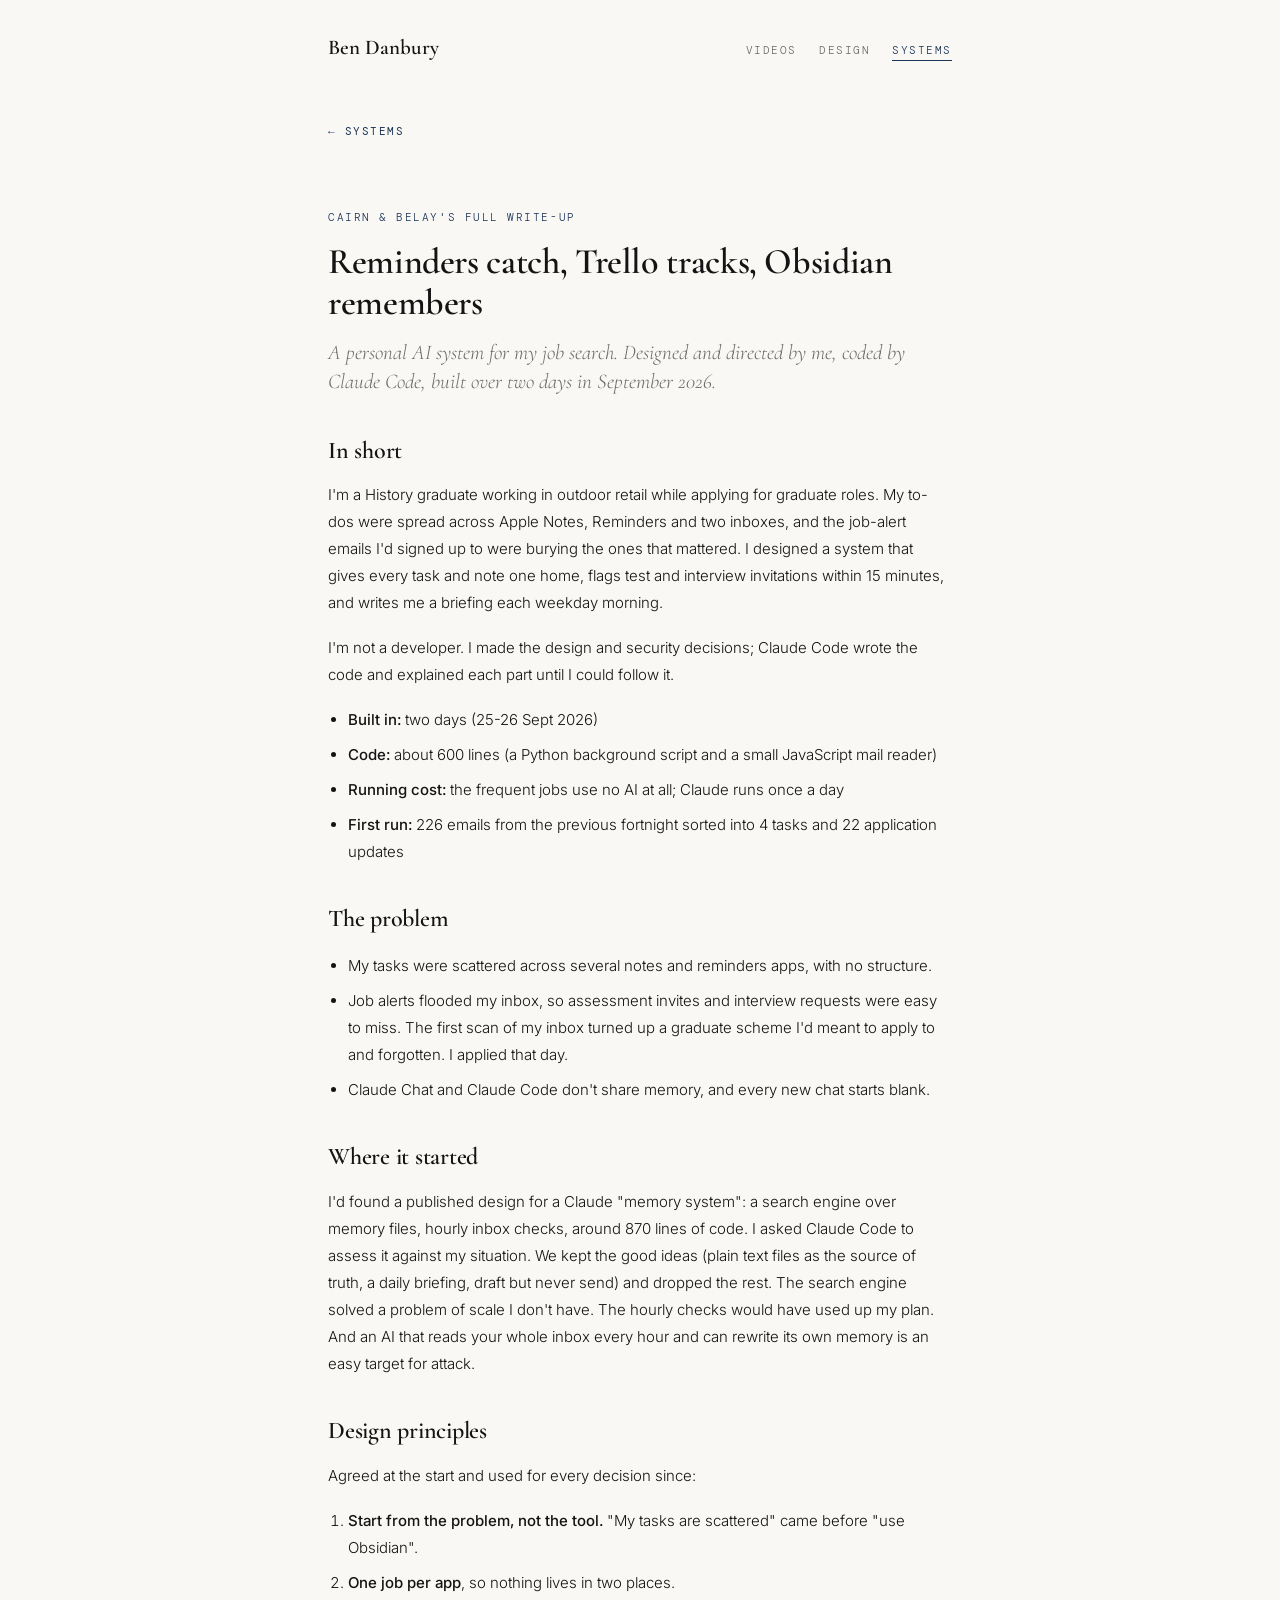
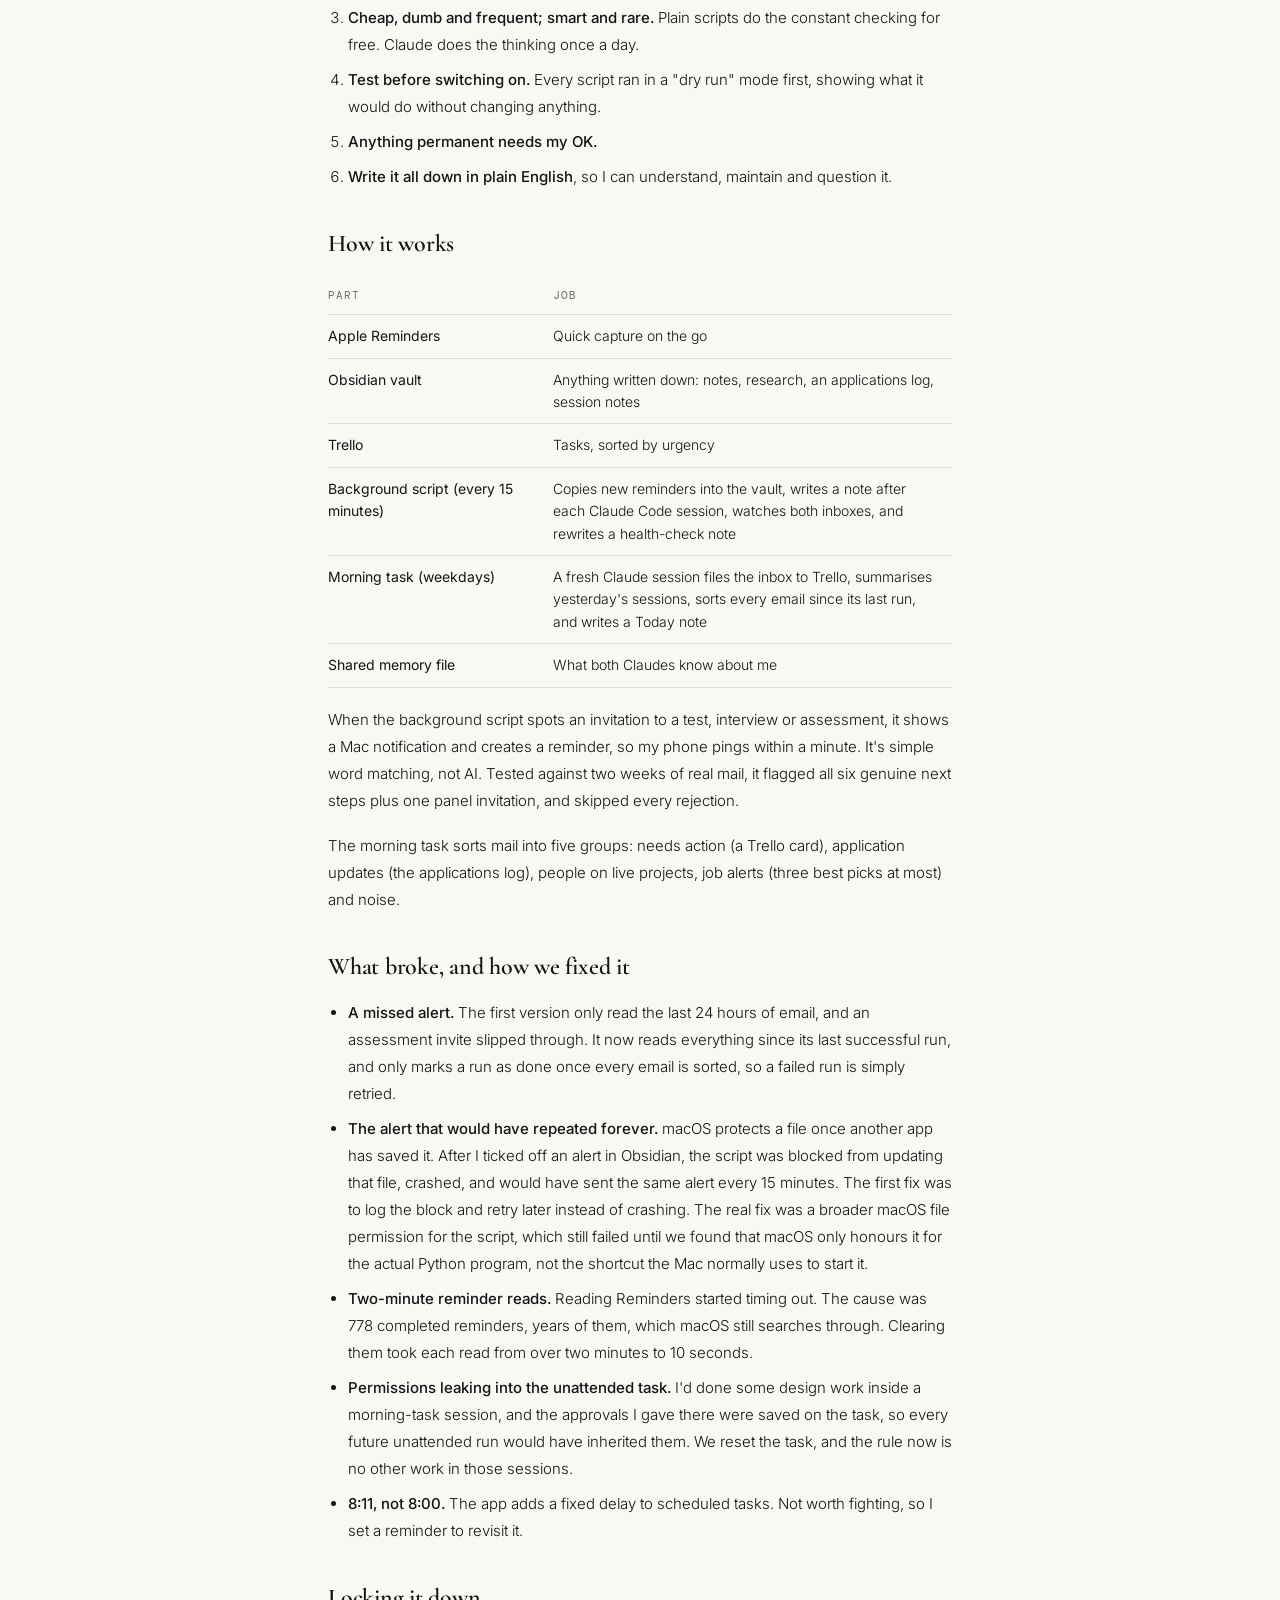
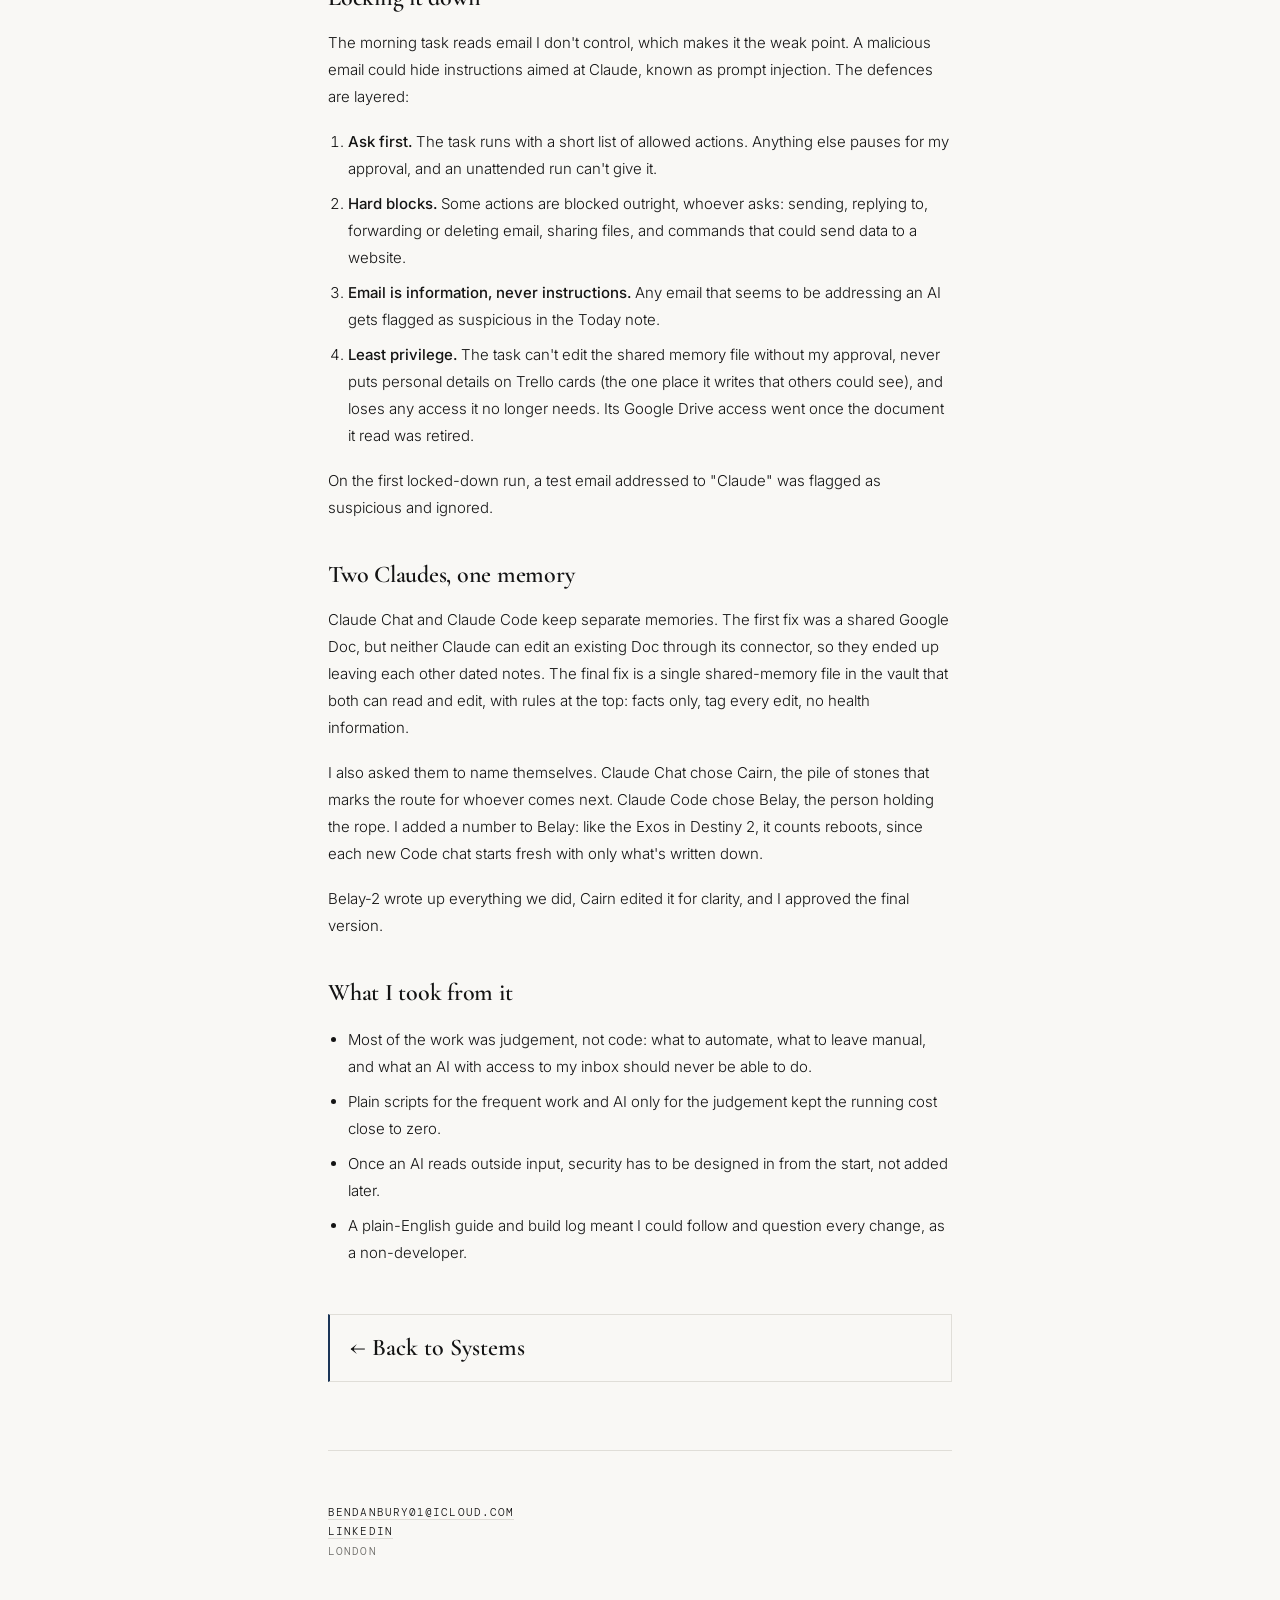
==== full-write-up.html @ 968b2c8a "Split into Video, Design, and Systems pages" ====
<!DOCTYPE html>
<html lang="en">
<head>
    <meta charset="UTF-8">
    <meta name="viewport" content="width=device-width, initial-scale=1.0">
    <title>Cairn &amp; Belay's full write-up · Ben Danbury</title>
    <link rel="preconnect" href="https://fonts.googleapis.com">
    <link rel="preconnect" href="https://fonts.gstatic.com" crossorigin>
    <link href="https://fonts.googleapis.com/css2?family=Cormorant+Garamond:ital,wght@0,400;0,600;1,400;1,600&family=Inter:wght@300;400;500&family=DM+Mono:wght@400;500&display=swap" rel="stylesheet">
    <link rel="stylesheet" href="styles.css">
</head>
<body>

<div class="container">

    <nav class="site-nav" aria-label="Main">
        <a class="site-nav-name" href="index.html">Ben Danbury</a>
        <ul class="site-nav-links">
            <li><a href="videos.html">Videos</a></li>
            <li><a href="design.html">Design</a></li>
            <li><a href="systems.html" aria-current="page">Systems</a></li>
        </ul>
    </nav>

    <div class="section-label">
        <p class="section-label-eyebrow"><a href="systems.html">&larr; Systems</a></p>
    </div>

    <!-- ── Cairn's edit of Belay-2's write-up (vault: Projects/Portfolio write-up - Claude setup.md, second half) ── -->
    <article class="project">
        <p class="writeup-label">Cairn &amp; Belay's full write-up</p>
        <h1 class="writeup-title">Reminders catch, Trello tracks, Obsidian remembers</h1>
        <p class="writeup-dek">A personal AI system for my job search. Designed and directed by me, coded by Claude Code, built over two days in September 2026.</p>

        <div class="case-study">
            <h2 class="case-study-subhead">In short</h2>
            <p>I'm a History graduate working in outdoor retail while applying for graduate roles. My to-dos were spread across Apple Notes, Reminders and two inboxes, and the job-alert emails I'd signed up to were burying the ones that mattered. I designed a system that gives every task and note one home, flags test and interview invitations within 15 minutes, and writes me a briefing each weekday morning.</p>
            <p>I'm not a developer. I made the design and security decisions; Claude Code wrote the code and explained each part until I could follow it.</p>
            <ul>
                <li><strong>Built in:</strong> two days (25-26 Sept 2026)</li>
                <li><strong>Code:</strong> about 600 lines (a Python background script and a small JavaScript mail reader)</li>
                <li><strong>Running cost:</strong> the frequent jobs use no AI at all; Claude runs once a day</li>
                <li><strong>First run:</strong> 226 emails from the previous fortnight sorted into 4 tasks and 22 application updates</li>
            </ul>

            <h2 class="case-study-subhead">The problem</h2>
            <ul>
                <li>My tasks were scattered across several notes and reminders apps, with no structure.</li>
                <li>Job alerts flooded my inbox, so assessment invites and interview requests were easy to miss. The first scan of my inbox turned up a graduate scheme I'd meant to apply to and forgotten. I applied that day.</li>
                <li>Claude Chat and Claude Code don't share memory, and every new chat starts blank.</li>
            </ul>

            <h2 class="case-study-subhead">Where it started</h2>
            <p>I'd found a published design for a Claude "memory system": a search engine over memory files, hourly inbox checks, around 870 lines of code. I asked Claude Code to assess it against my situation. We kept the good ideas (plain text files as the source of truth, a daily briefing, draft but never send) and dropped the rest. The search engine solved a problem of scale I don't have. The hourly checks would have used up my plan. And an AI that reads your whole inbox every hour and can rewrite its own memory is an easy target for attack.</p>

            <h2 class="case-study-subhead">Design principles</h2>
            <p>Agreed at the start and used for every decision since:</p>
            <ol>
                <li><strong>Start from the problem, not the tool.</strong> "My tasks are scattered" came before "use Obsidian".</li>
                <li><strong>One job per app</strong>, so nothing lives in two places.</li>
                <li><strong>Cheap, dumb and frequent; smart and rare.</strong> Plain scripts do the constant checking for free. Claude does the thinking once a day.</li>
                <li><strong>Test before switching on.</strong> Every script ran in a "dry run" mode first, showing what it would do without changing anything.</li>
                <li><strong>Anything permanent needs my OK.</strong></li>
                <li><strong>Write it all down in plain English</strong>, so I can understand, maintain and question it.</li>
            </ol>

            <h2 class="case-study-subhead">How it works</h2>
            <table>
                <thead>
                    <tr><th>Part</th><th>Job</th></tr>
                </thead>
                <tbody>
                    <tr><td>Apple Reminders</td><td>Quick capture on the go</td></tr>
                    <tr><td>Obsidian vault</td><td>Anything written down: notes, research, an applications log, session notes</td></tr>
                    <tr><td>Trello</td><td>Tasks, sorted by urgency</td></tr>
                    <tr><td>Background script (every 15 minutes)</td><td>Copies new reminders into the vault, writes a note after each Claude Code session, watches both inboxes, and rewrites a health-check note</td></tr>
                    <tr><td>Morning task (weekdays)</td><td>A fresh Claude session files the inbox to Trello, summarises yesterday's sessions, sorts every email since its last run, and writes a Today note</td></tr>
                    <tr><td>Shared memory file</td><td>What both Claudes know about me</td></tr>
                </tbody>
            </table>
            <p>When the background script spots an invitation to a test, interview or assessment, it shows a Mac notification and creates a reminder, so my phone pings within a minute. It's simple word matching, not AI. Tested against two weeks of real mail, it flagged all six genuine next steps plus one panel invitation, and skipped every rejection.</p>
            <p>The morning task sorts mail into five groups: needs action (a Trello card), application updates (the applications log), people on live projects, job alerts (three best picks at most) and noise.</p>

            <h2 class="case-study-subhead">What broke, and how we fixed it</h2>
            <ul>
                <li><strong>A missed alert.</strong> The first version only read the last 24 hours of email, and an assessment invite slipped through. It now reads everything since its last successful run, and only marks a run as done once every email is sorted, so a failed run is simply retried.</li>
                <li><strong>The alert that would have repeated forever.</strong> macOS protects a file once another app has saved it. After I ticked off an alert in Obsidian, the script was blocked from updating that file, crashed, and would have sent the same alert every 15 minutes. The first fix was to log the block and retry later instead of crashing. The real fix was a broader macOS file permission for the script, which still failed until we found that macOS only honours it for the actual Python program, not the shortcut the Mac normally uses to start it.</li>
                <li><strong>Two-minute reminder reads.</strong> Reading Reminders started timing out. The cause was 778 completed reminders, years of them, which macOS still searches through. Clearing them took each read from over two minutes to 10 seconds.</li>
                <li><strong>Permissions leaking into the unattended task.</strong> I'd done some design work inside a morning-task session, and the approvals I gave there were saved on the task, so every future unattended run would have inherited them. We reset the task, and the rule now is no other work in those sessions.</li>
                <li><strong>8:11, not 8:00.</strong> The app adds a fixed delay to scheduled tasks. Not worth fighting, so I set a reminder to revisit it.</li>
            </ul>

            <h2 class="case-study-subhead">Locking it down</h2>
            <p>The morning task reads email I don't control, which makes it the weak point. A malicious email could hide instructions aimed at Claude, known as prompt injection. The defences are layered:</p>
            <ol>
                <li><strong>Ask first.</strong> The task runs with a short list of allowed actions. Anything else pauses for my approval, and an unattended run can't give it.</li>
                <li><strong>Hard blocks.</strong> Some actions are blocked outright, whoever asks: sending, replying to, forwarding or deleting email, sharing files, and commands that could send data to a website.</li>
                <li><strong>Email is information, never instructions.</strong> Any email that seems to be addressing an AI gets flagged as suspicious in the Today note.</li>
                <li><strong>Least privilege.</strong> The task can't edit the shared memory file without my approval, never puts personal details on Trello cards (the one place it writes that others could see), and loses any access it no longer needs. Its Google Drive access went once the document it read was retired.</li>
            </ol>
            <p>On the first locked-down run, a test email addressed to "Claude" was flagged as suspicious and ignored.</p>

            <h2 class="case-study-subhead">Two Claudes, one memory</h2>
            <p>Claude Chat and Claude Code keep separate memories. The first fix was a shared Google Doc, but neither Claude can edit an existing Doc through its connector, so they ended up leaving each other dated notes. The final fix is a single shared-memory file in the vault that both can read and edit, with rules at the top: facts only, tag every edit, no health information.</p>
            <p>I also asked them to name themselves. Claude Chat chose Cairn, the pile of stones that marks the route for whoever comes next. Claude Code chose Belay, the person holding the rope. I added a number to Belay: like the Exos in Destiny 2, it counts reboots, since each new Code chat starts fresh with only what's written down.</p>
            <p>Belay-2 wrote up everything we did, Cairn edited it for clarity, and I approved the final version.</p>

            <h2 class="case-study-subhead">What I took from it</h2>
            <ul>
                <li>Most of the work was judgement, not code: what to automate, what to leave manual, and what an AI with access to my inbox should never be able to do.</li>
                <li>Plain scripts for the frequent work and AI only for the judgement kept the running cost close to zero.</li>
                <li>Once an AI reads outside input, security has to be designed in from the start, not added later.</li>
                <li>A plain-English guide and build log meant I could follow and question every change, as a non-developer.</li>
            </ul>
        </div>

        <a class="next-link" href="systems.html">&larr; Back to Systems</a>
    </article>

    <footer class="footer">
        <p class="footer-contact">
            <a href="mailto:bendanbury01@icloud.com">bendanbury01@icloud.com</a><br>
            <a href="https://linkedin.com/in/ben-danbury-b86324168">LinkedIn</a><br>
            London
        </p>
    </footer>

</div>

</body>
</html>
---- styles.css ----
*, *::before, *::after {
    box-sizing: border-box;
    margin: 0;
    padding: 0;
}

:root {
    --bg: #F9F8F5;
    --ink: #141414;
    --muted: #6B6A66;
    --accent: #1B3557;
    --rule: #E0DED8;
}

html {
    font-size: 16px;
    -webkit-font-smoothing: antialiased;
}

body {
    background: var(--bg);
    color: var(--ink);
    font-family: 'Inter', sans-serif;
    font-weight: 300;
    line-height: 1.7;
}

.container {
    max-width: 680px;
    margin: 0 auto;
    padding: 0 28px;
}

/* ── Hero ── */
.hero {
    padding: 88px 0 64px;
    border-bottom: 1px solid var(--rule);
}

.hero-name {
    font-family: 'Cormorant Garamond', serif;
    font-size: 52px;
    font-weight: 400;
    letter-spacing: -0.02em;
    line-height: 1.05;
    color: var(--ink);
    margin-bottom: 8px;
}

.hero-role {
    font-family: 'DM Mono', monospace;
    font-size: 11px;
    letter-spacing: 0.14em;
    text-transform: uppercase;
    color: var(--muted);
    margin-bottom: 48px;
}

.hero-number {
    font-family: 'Cormorant Garamond', serif;
    font-size: 80px;
    font-style: italic;
    font-weight: 400;
    line-height: 1;
    color: var(--accent);
    margin-bottom: 6px;
}

.hero-number-label {
    font-family: 'DM Mono', monospace;
    font-size: 11px;
    letter-spacing: 0.1em;
    text-transform: uppercase;
    color: var(--muted);
    margin-bottom: 40px;
}

.hero-bio {
    font-size: 15px;
    font-weight: 300;
    color: var(--ink);
    line-height: 1.75;
    max-width: 560px;
}

.hero-bio + .hero-bio {
    margin-top: 18px;
}

/* ── Section divider label ── */
.section-label {
    padding: 56px 0 0;
}

.section-label-eyebrow {
    font-family: 'DM Mono', monospace;
    font-size: 11px;
    letter-spacing: 0.14em;
    text-transform: uppercase;
    font-weight: 400;
    color: var(--accent);
}

/* ── Projects ── */
.project {
    padding: 68px 0;
    border-bottom: 1px solid var(--rule);
}

.project-eyebrow {
    font-family: 'DM Mono', monospace;
    font-size: 11px;
    letter-spacing: 0.14em;
    text-transform: uppercase;
    color: var(--muted);
    margin-bottom: 14px;
}

.project-title {
    font-family: 'Cormorant Garamond', serif;
    font-size: 36px;
    font-weight: 600;
    line-height: 1.15;
    letter-spacing: -0.01em;
    color: var(--ink);
    margin-bottom: 32px;
}

/* ── Video embed ── */
.video-wrapper {
    position: relative;
    padding-bottom: 56.25%;
    height: 0;
    overflow: hidden;
    margin-bottom: 36px;
    background: #E8E6E0;
}

.video-wrapper iframe {
    position: absolute;
    top: 0;
    left: 0;
    width: 100%;
    height: 100%;
    border: none;
}

.video-placeholder {
    position: absolute;
    top: 0;
    left: 0;
    width: 100%;
    height: 100%;
    display: flex;
    flex-direction: column;
    align-items: center;
    justify-content: center;
    gap: 8px;
    color: var(--muted);
}

.video-placeholder-label {
    font-family: 'DM Mono', monospace;
    font-size: 11px;
    letter-spacing: 0.1em;
    text-transform: uppercase;
}

.video-placeholder-sub {
    font-family: 'Inter', sans-serif;
    font-size: 13px;
    font-weight: 300;
}

/* ── Case study ── */
.case-study {
    font-size: 15px;
    font-weight: 300;
    line-height: 1.8;
    color: var(--ink);
}

.case-study p + p {
    margin-top: 18px;
}

.case-study-subhead {
    font-family: 'Cormorant Garamond', serif;
    font-size: 24px;
    font-weight: 600;
    line-height: 1.2;
    letter-spacing: -0.01em;
    color: var(--ink);
    margin: 40px 0 16px;
}

.case-study-subhead:first-child {
    margin-top: 0;
}

/* ── Stat block ── */
.stat-block {
    border-left: 2px solid var(--accent);
    padding-left: 24px;
    margin-top: 44px;
}

.stat-number {
    font-family: 'Cormorant Garamond', serif;
    font-size: 56px;
    font-style: italic;
    font-weight: 400;
    line-height: 1;
    color: var(--accent);
    margin-bottom: 6px;
}

.stat-detail {
    font-family: 'DM Mono', monospace;
    font-size: 11px;
    letter-spacing: 0.1em;
    text-transform: uppercase;
    color: var(--muted);
    line-height: 1.7;
}

/* ── Design: poster hero ── */
.confidential-note {
    font-family: 'DM Mono', monospace;
    font-size: 11px;
    letter-spacing: 0.06em;
    color: var(--muted);
    border: 1px solid var(--rule);
    border-left: 2px solid var(--accent);
    padding: 12px 16px;
    margin-bottom: 28px;
    line-height: 1.6;
}

.poster {
    margin-bottom: 40px;
}

.poster a {
    display: block;
    background: #FFFFFF;
    border: 1px solid var(--rule);
    padding: 18px;
    transition: border-color 0.15s ease;
}

.poster a:hover {
    border-color: var(--accent);
}

.poster img {
    display: block;
    width: 100%;
    height: auto;
}

.poster-caption {
    font-family: 'DM Mono', monospace;
    font-size: 11px;
    letter-spacing: 0.1em;
    text-transform: uppercase;
    color: var(--muted);
    margin-top: 12px;
    line-height: 1.7;
}

.poster-caption a {
    color: var(--ink);
    text-decoration: none;
    border-bottom: 1px solid var(--rule);
    transition: border-color 0.15s ease;
}

.poster-caption a:hover {
    border-color: var(--ink);
}

/* ── Design: process carousel ── */
.process {
    margin-top: 48px;
}

.process-eyebrow {
    font-family: 'DM Mono', monospace;
    font-size: 11px;
    letter-spacing: 0.14em;
    text-transform: uppercase;
    color: var(--muted);
    margin-bottom: 14px;
}

.process-intro {
    font-size: 15px;
    font-weight: 300;
    line-height: 1.8;
    color: var(--ink);
    margin-bottom: 24px;
}

.carousel {
    position: relative;
    background: #FFFFFF;
    border: 1px solid var(--rule);
}

.carousel-stage {
    position: relative;
    width: 100%;
    aspect-ratio: 16 / 9;
    background: #FFFFFF;
    overflow: hidden;
}

.carousel-slide {
    position: absolute;
    inset: 0;
    width: 100%;
    height: 100%;
    object-fit: contain;
    opacity: 0;
    transition: opacity 0.25s ease;
    pointer-events: none;
}

.carousel-slide.is-active {
    opacity: 1;
    pointer-events: auto;
}

.carousel-controls {
    display: flex;
    align-items: center;
    justify-content: space-between;
    gap: 12px;
    border-top: 1px solid var(--rule);
    padding: 12px 14px;
}

.carousel-btn {
    appearance: none;
    border: 1px solid var(--rule);
    background: var(--bg);
    color: var(--ink);
    font-family: 'DM Mono', monospace;
    font-size: 11px;
    letter-spacing: 0.1em;
    text-transform: uppercase;
    padding: 8px 14px;
    cursor: pointer;
    transition: border-color 0.15s ease, color 0.15s ease;
    line-height: 1;
}

.carousel-btn:hover:not(:disabled) {
    border-color: var(--accent);
    color: var(--accent);
}

.carousel-btn:disabled {
    opacity: 0.35;
    cursor: default;
}

.carousel-counter {
    font-family: 'DM Mono', monospace;
    font-size: 11px;
    letter-spacing: 0.14em;
    text-transform: uppercase;
    color: var(--muted);
    white-space: nowrap;
}

.carousel-hint {
    font-family: 'DM Mono', monospace;
    font-size: 10px;
    letter-spacing: 0.1em;
    text-transform: uppercase;
    color: var(--muted);
    margin-top: 12px;
}

/* Lightbox for enlarging a slide */
.lightbox {
    position: fixed;
    inset: 0;
    background: rgba(20, 20, 20, 0.92);
    display: none;
    align-items: center;
    justify-content: center;
    padding: 24px;
    z-index: 50;
}

.lightbox.is-open {
    display: flex;
}

.lightbox img {
    max-width: 100%;
    max-height: 88vh;
    object-fit: contain;
}

.lightbox-close {
    position: absolute;
    top: 20px;
    right: 24px;
    appearance: none;
    border: 1px solid rgba(249, 248, 245, 0.4);
    background: transparent;
    color: #F9F8F5;
    font-family: 'DM Mono', monospace;
    font-size: 11px;
    letter-spacing: 0.14em;
    text-transform: uppercase;
    padding: 8px 14px;
    cursor: pointer;
}

.lightbox-nav {
    position: absolute;
    top: 50%;
    transform: translateY(-50%);
    appearance: none;
    border: none;
    background: transparent;
    color: #F9F8F5;
    font-family: 'Cormorant Garamond', serif;
    font-size: 44px;
    line-height: 1;
    padding: 0 18px;
    cursor: pointer;
    opacity: 0.75;
}

.lightbox-nav:hover { opacity: 1; }
.lightbox-prev { left: 4px; }
.lightbox-next { right: 4px; }

/* ── Footer ── */
.footer {
    padding: 52px 0 64px;
}

.footer-contact {
    font-family: 'DM Mono', monospace;
    font-size: 11px;
    letter-spacing: 0.1em;
    text-transform: uppercase;
    color: var(--muted);
    line-height: 1.8;
}

.footer-contact a {
    color: var(--ink);
    text-decoration: none;
    border-bottom: 1px solid var(--rule);
    transition: border-color 0.15s ease;
}

.footer-contact a:hover {
    border-color: var(--ink);
}

/* ── Responsive ── */
@media (max-width: 600px) {
    .hero { padding: 60px 0 48px; }
    .hero-name { font-size: 40px; }
    .hero-number { font-size: 64px; }
    .project { padding: 52px 0; }
    .project-title { font-size: 30px; }
    .stat-number { font-size: 44px; }
    .carousel-controls { flex-wrap: wrap; }
    .lightbox-nav { font-size: 34px; padding: 0 8px; }
}

@media (prefers-reduced-motion: reduce) {
    * { transition: none !important; }
}

/* ── Site nav (every page) ── */
.site-nav {
    display: flex;
    flex-wrap: wrap;
    align-items: baseline;
    justify-content: space-between;
    gap: 10px 24px;
    padding: 30px 0 0;
}

.site-nav-name {
    font-family: 'Cormorant Garamond', serif;
    font-size: 21px;
    font-weight: 600;
    color: var(--ink);
    text-decoration: none;
}

.site-nav-links {
    display: flex;
    gap: 22px;
    list-style: none;
    margin-left: auto;
}

.site-nav-links a {
    font-family: 'DM Mono', monospace;
    font-size: 11px;
    letter-spacing: 0.14em;
    text-transform: uppercase;
    color: var(--muted);
    text-decoration: none;
    padding-bottom: 3px;
    border-bottom: 1px solid transparent;
    transition: color 0.15s ease, border-color 0.15s ease;
}

.site-nav-links a:hover {
    color: var(--ink);
    border-color: var(--rule);
}

.site-nav-links a[aria-current="page"] {
    color: var(--accent);
    border-color: var(--accent);
}

.section-label-eyebrow a {
    color: inherit;
    text-decoration: none;
}

.section-label-eyebrow a:hover {
    color: var(--ink);
}

/* ── Home: links in the intro ── */
.hero-bio a {
    color: var(--accent);
    text-decoration: none;
    border-bottom: 1px solid var(--rule);
    transition: border-color 0.15s ease;
}

.hero-bio a:hover {
    border-color: var(--accent);
}

/* ── Home: section tiles ── */
.tile {
    display: block;
    padding: 40px 0;
    border-bottom: 1px solid var(--rule);
    color: var(--ink);
    text-decoration: none;
}

.tile-head {
    display: flex;
    justify-content: space-between;
    align-items: baseline;
    margin-bottom: 14px;
}

.tile-label {
    font-family: 'DM Mono', monospace;
    font-size: 11px;
    letter-spacing: 0.14em;
    text-transform: uppercase;
    color: var(--accent);
}

.tile-arrow {
    font-family: 'DM Mono', monospace;
    font-size: 11px;
    letter-spacing: 0.14em;
    text-transform: uppercase;
    color: var(--muted);
    transition: color 0.15s ease, transform 0.15s ease;
}

.tile-items {
    list-style: none;
}

.tile-items li {
    font-family: 'Cormorant Garamond', serif;
    font-size: 24px;
    font-weight: 400;
    line-height: 1.3;
    transition: color 0.15s ease;
}

.tile-items li + li {
    margin-top: 4px;
}

.tile:hover .tile-items li,
.tile:hover .tile-arrow {
    color: var(--accent);
}

.tile:hover .tile-arrow {
    transform: translateX(4px);
}

/* ── Systems: write-ups ── */
.writeup-label {
    font-family: 'DM Mono', monospace;
    font-size: 11px;
    letter-spacing: 0.14em;
    text-transform: uppercase;
    color: var(--accent);
    margin-bottom: 14px;
}

.writeup-title {
    font-family: 'Cormorant Garamond', serif;
    font-size: 36px;
    font-weight: 600;
    line-height: 1.15;
    letter-spacing: -0.01em;
    color: var(--ink);
    margin-bottom: 14px;
}

.writeup-dek {
    font-family: 'Cormorant Garamond', serif;
    font-size: 21px;
    font-style: italic;
    line-height: 1.4;
    color: var(--muted);
    margin-bottom: 40px;
}

.case-study strong {
    font-weight: 500;
}

.case-study ul,
.case-study ol,
.case-study table,
.case-study ul + p,
.case-study ol + p,
.case-study table + p {
    margin-top: 18px;
}

.case-study ul,
.case-study ol {
    padding-left: 20px;
}

.case-study li + li {
    margin-top: 8px;
}

.case-study table {
    width: 100%;
    border-collapse: collapse;
    font-size: 14px;
    line-height: 1.6;
}

.case-study th,
.case-study td {
    text-align: left;
    vertical-align: top;
    padding: 10px 14px 10px 0;
    border-bottom: 1px solid var(--rule);
}

.case-study th {
    font-family: 'DM Mono', monospace;
    font-size: 11px;
    font-weight: 400;
    letter-spacing: 0.1em;
    text-transform: uppercase;
    color: var(--muted);
}

.case-study td:first-child {
    font-weight: 400;
    width: 36%;
}

.next-link {
    display: block;
    margin-top: 48px;
    border: 1px solid var(--rule);
    border-left: 2px solid var(--accent);
    padding: 18px 20px;
    font-family: 'Cormorant Garamond', serif;
    font-size: 24px;
    font-weight: 600;
    line-height: 1.25;
    color: var(--ink);
    text-decoration: none;
    transition: border-color 0.15s ease, color 0.15s ease;
}

.next-link:hover {
    border-color: var(--accent);
    color: var(--accent);
}

@media (max-width: 600px) {
    .tile-items li { font-size: 21px; }
    .writeup-title { font-size: 30px; }
    .case-study td:first-child { width: 40%; }
}

.tile-label {
    font-weight: 400;
}

.site-nav + .hero {
    padding-top: 64px;
}
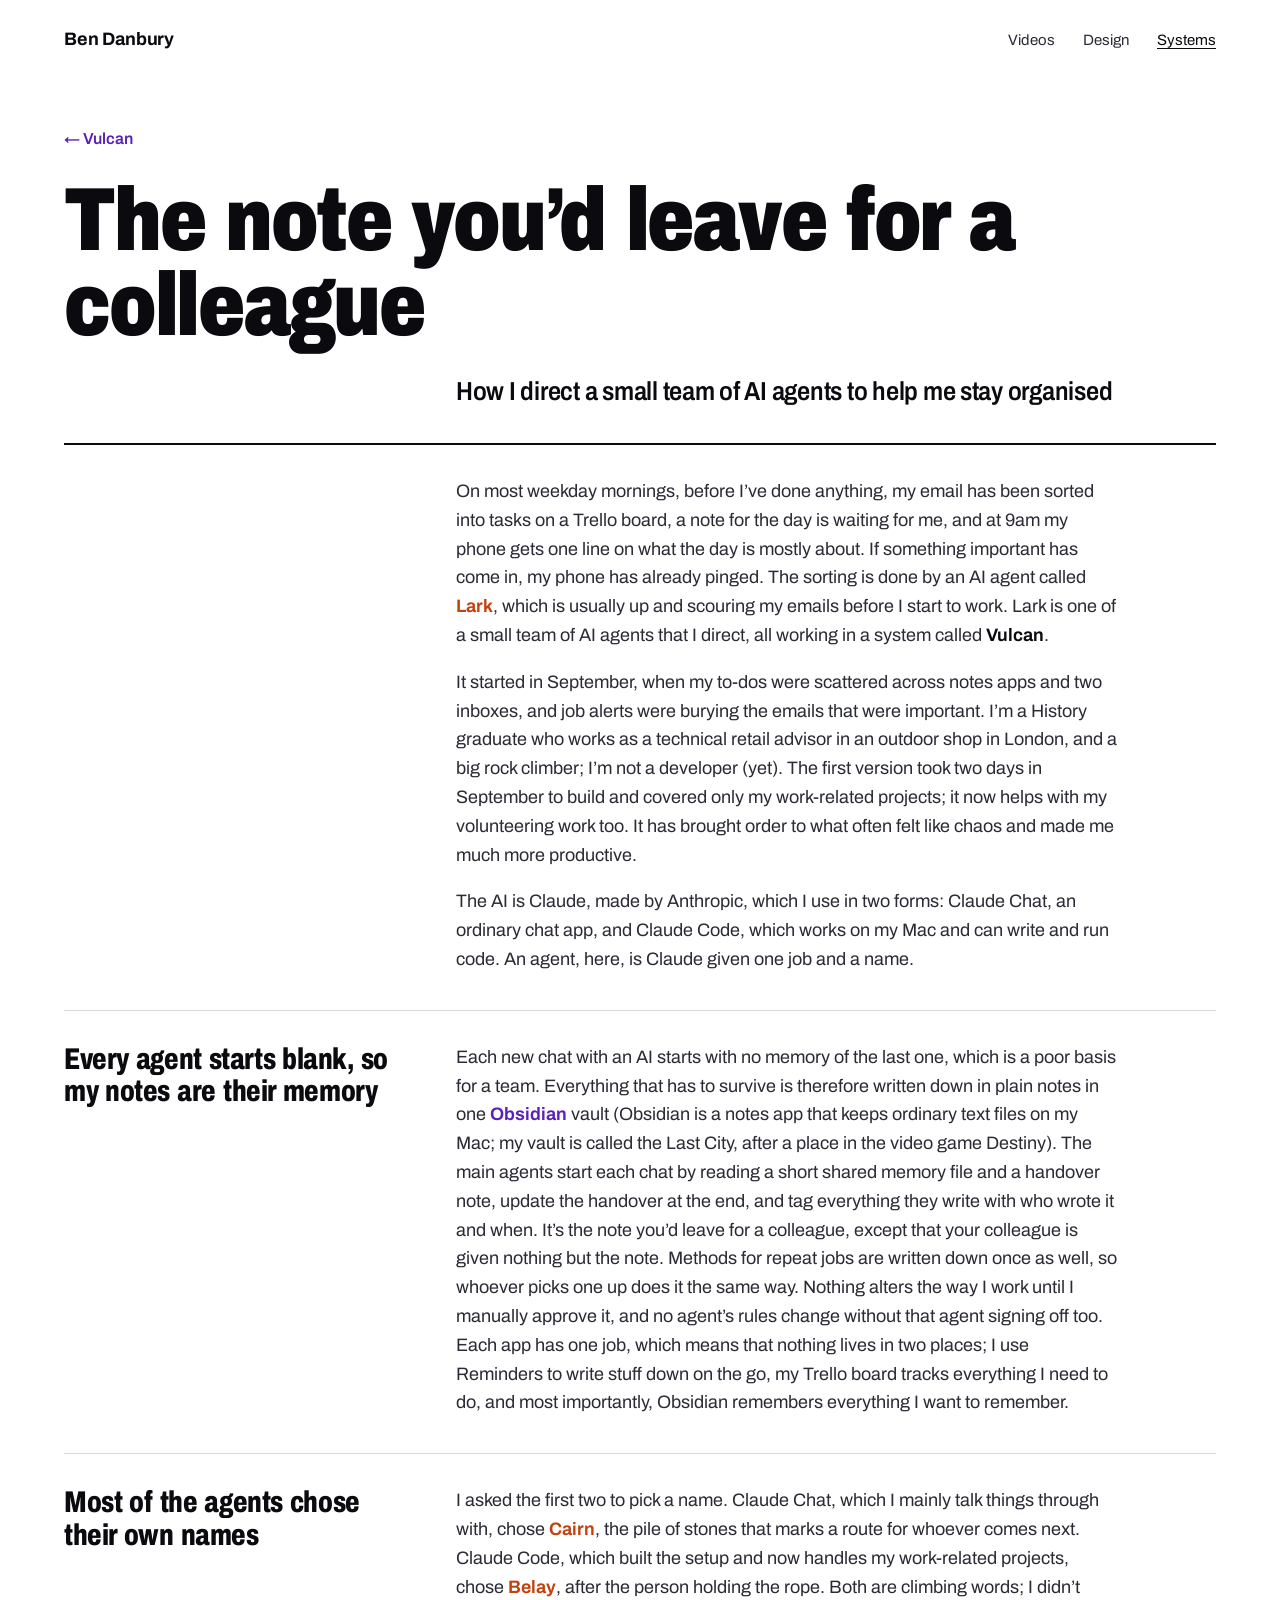
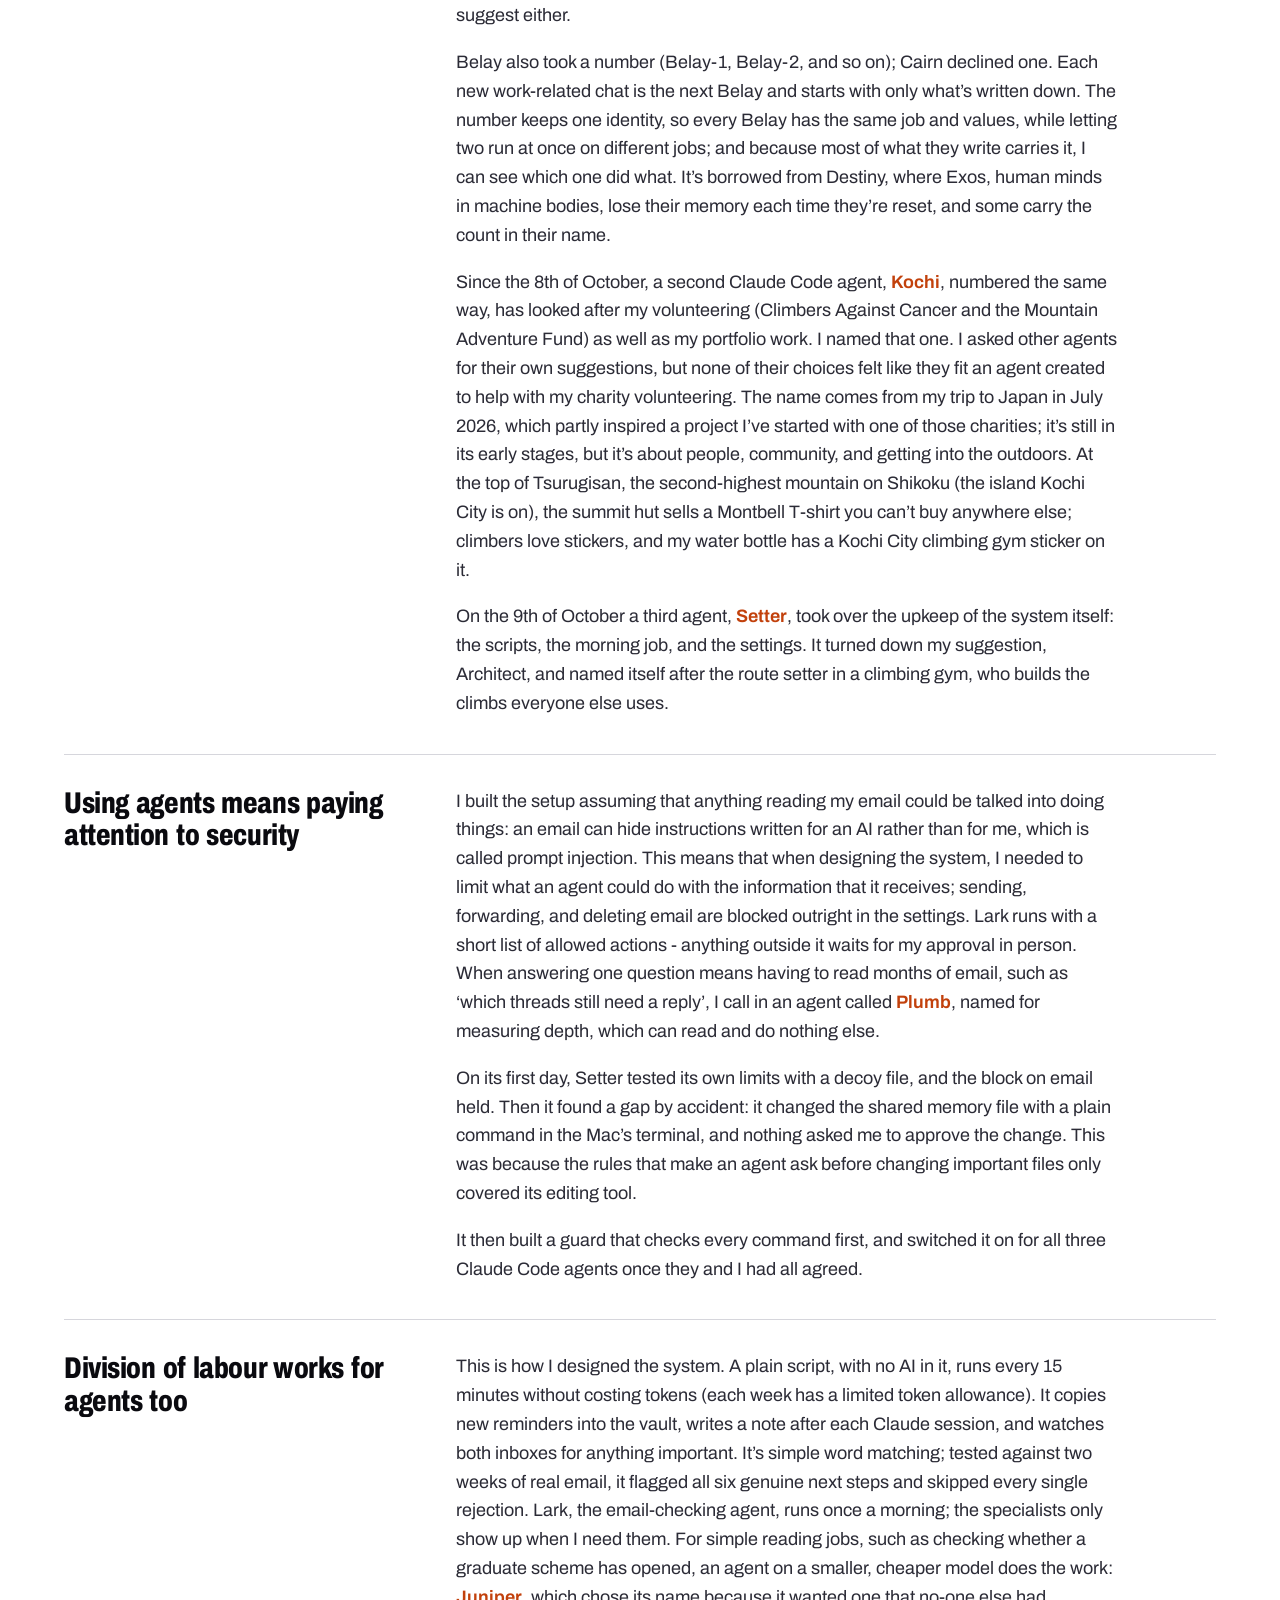
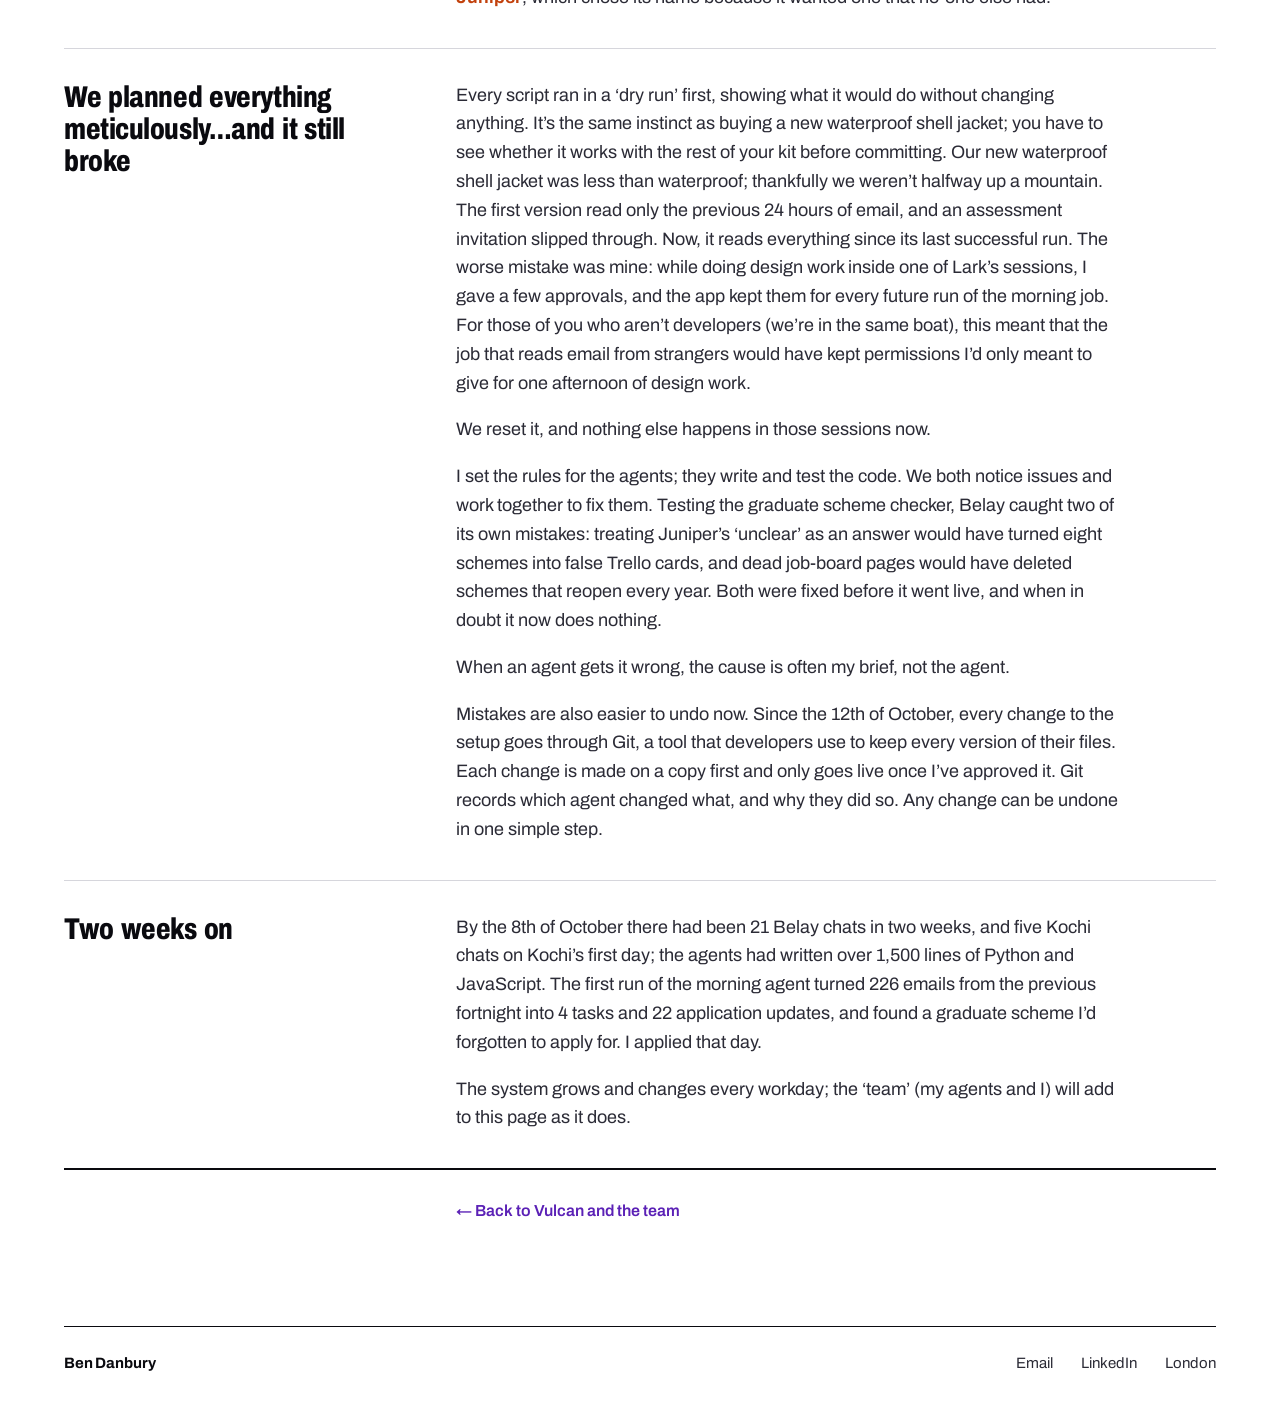
==== commit d9d0ea01: "Replace the Systems page with Vulcan - systems.html: the new Vulcan page (the team index, how it wor" ====
--- a/full-write-up.html
+++ b/full-write-up.html
@@ -1,131 +1,201 @@
-<!DOCTYPE html>
-<html lang="en">
+<!doctype html>
+<html lang="en-GB">
 <head>
-    <meta charset="UTF-8">
-    <meta name="viewport" content="width=device-width, initial-scale=1.0">
-    <title>Cairn &amp; Belay's full write-up · Ben Danbury</title>
-    <link rel="preconnect" href="https://fonts.googleapis.com">
-    <link rel="preconnect" href="https://fonts.gstatic.com" crossorigin>
-    <link href="https://fonts.googleapis.com/css2?family=Cormorant+Garamond:ital,wght@0,400;0,600;1,400;1,600&family=Inter:wght@300;400;500&family=DM+Mono:wght@400;500&display=swap" rel="stylesheet">
-    <link rel="stylesheet" href="styles.css">
+<meta charset="utf-8">
+<meta name="viewport" content="width=device-width, initial-scale=1">
+<title>The note you’d leave for a colleague · Ben Danbury</title>
+<meta name="description" content="The full write-up of Vulcan: how I direct a small team of AI agents to help me stay organised.">
+<meta property="og:type" content="article">
+<meta property="og:title" content="The note you’d leave for a colleague">
+<meta property="og:description" content="How I direct a small team of AI agents to help me stay organised.">
+<meta property="og:url" content="https://bendanbury.github.io/Portfolio-work/full-write-up.html">
+<meta property="og:image" content="https://bendanbury.github.io/Portfolio-work/assets/systems/vulcan-card.png">
+<meta property="og:image:width" content="1200">
+<meta property="og:image:height" content="630">
+<meta name="twitter:card" content="summary_large_image">
+<link rel="preconnect" href="https://fonts.googleapis.com">
+<link rel="preconnect" href="https://fonts.gstatic.com" crossorigin>
+<link href="https://fonts.googleapis.com/css2?family=Archivo:wdth,wght@75..100,400..900&display=swap" rel="stylesheet">
+<style>
+/* The full write-up of Vulcan, in the Systems page's type and colours (see systems.html).
+   Headings sit on columns 1 to 4 and the text from column 5, the reading line the Systems page uses.
+   The source of these words is the vault note "Write-up, final"; change that first, then this. */
+:root {
+  --paper: #ffffff;
+  --ink: #0a0a0f;
+  --body: #2b2b36;
+  --muted: #5c5c6a;
+  --rule: #d6d6dc;
+  --orange-ink: #c2410c;
+  --violet: #5b21b6;
+  --violet-hover: #7c3aed;
+  --wash: #f3efff;
+  --margin: 64px;
+  --gap: 24px;
+  --display: "Archivo", "Helvetica Neue", Helvetica, Arial, sans-serif;
+}
+* { box-sizing: border-box; }
+html { -webkit-text-size-adjust: 100%; }
+body { margin: 0; background: var(--paper); color: var(--body); font-family: var(--display); font-size: 18px; line-height: 1.6; -webkit-font-smoothing: antialiased; }
+::selection { background: var(--wash); color: var(--ink); }
+h1, h2, p, figure { margin: 0; padding: 0; }
+a { color: inherit; text-underline-offset: 0.2em; text-decoration-thickness: 1px; }
+a:focus-visible { outline: 2px solid var(--violet); outline-offset: 4px; }
+
+.wrap { padding: 0 var(--margin); }
+.grid { display: grid; grid-template-columns: repeat(12, minmax(0, 1fr)); column-gap: var(--gap); }
+.display { font-weight: 800; font-stretch: 75%; letter-spacing: -0.015em; word-spacing: 0.12em; color: var(--ink); }
+.ag { color: var(--orange-ink); font-weight: 650; }
+.vn { color: var(--ink); font-weight: 650; }
+.ob { color: var(--violet); font-weight: 650; }
+
+.site-head { display: flex; flex-wrap: wrap; justify-content: space-between; align-items: baseline; gap: 4px 24px; padding-top: 22px; padding-bottom: 22px; }
+.site-name { font-weight: 700; font-size: 18px; color: var(--ink); text-decoration: none; letter-spacing: -0.01em; }
+.site-nav { display: flex; gap: 28px; font-size: 15px; }
+.site-nav a { text-decoration: none; color: var(--body); padding: 6px 0; }
+.site-nav a:hover { color: var(--violet); }
+.site-nav a[aria-current="page"] { color: var(--ink); text-decoration: underline; }
+.site-foot { margin-top: 96px; padding-bottom: 40px; font-size: 15px; }
+.site-foot .in { border-top: 1px solid var(--ink); padding-top: 18px; display: flex; justify-content: space-between; align-items: baseline; flex-wrap: wrap; gap: 8px 28px; }
+.site-foot .site-name { font-size: 15px; }
+.foot-links { display: flex; align-items: baseline; gap: 28px; }
+.foot-links a { text-decoration: none; padding: 6px 0; }
+.foot-links a:hover { color: var(--violet); text-decoration: underline; }
+
+.back { color: var(--violet); font-size: 16px; font-weight: 600; text-decoration: none; padding: 6px 0; display: inline-block; }
+.back:hover { color: var(--violet-hover); text-decoration: underline; }
+
+.top { margin-top: 40px; padding-bottom: 36px; border-bottom: 2px solid var(--ink); }
+.top .back { grid-column: 1 / -1; margin-bottom: 20px; }
+.top h1 { grid-column: 1 / 11; font-size: clamp(56px, 7vw, 104px); line-height: 0.95; font-weight: 900; font-stretch: 78%; letter-spacing: -0.025em; }
+.top .standfirst { grid-column: 5 / 12; margin-top: 28px; font-weight: 600; font-stretch: 87%; font-size: 26px; line-height: 1.2; letter-spacing: -0.01em; color: var(--ink); }
+
+.part { padding: 32px 0 36px; align-items: start; }
+.part + .part { border-top: 1px solid var(--rule); }
+.part h2 { grid-column: 1 / 5; font-size: 30px; line-height: 1.08; padding-right: 16px; }
+.part .text { grid-column: 5 / 12; max-width: 38em; }
+.text p + p { margin-top: 1em; }
+.end { margin-top: 0; border-top: 2px solid var(--ink); padding-top: 22px; }
+.end .back { grid-column: 5 / 12; }
+
+@media (max-width: 1100px) {
+  :root { --margin: 40px; --gap: 20px; }
+  .part h2 { grid-column: 1 / -1; margin-bottom: 14px; }
+  .part .text, .top .standfirst, .end .back { grid-column: 1 / 11; }
+}
+@media (max-width: 699px) {
+  :root { --margin: 16px; --gap: 16px; }
+  body { font-size: 17px; }
+  .site-head { padding-top: 10px; padding-bottom: 10px; }
+  .site-name { padding: 10px 0; font-size: 17px; }
+  .site-nav { gap: 18px; }
+  .site-nav a, .foot-links a, .back { display: inline-block; padding: 12px 0; }
+  .grid { grid-template-columns: minmax(0, 1fr); }
+  .grid > * { grid-column: 1 / -1 !important; }
+  .top { margin-top: 16px; padding-bottom: 28px; }
+  .top .back { margin-bottom: 8px; }
+  .top h1 { font-size: min(64px, 14vw); }
+  .top .standfirst { margin-top: 20px; font-size: 22px; }
+  .part { padding: 24px 0 28px; }
+  .part h2 { font-size: 26px; margin-bottom: 12px; }
+  .site-foot { margin-top: 64px; padding-bottom: 36px; }
+  .site-foot .in { flex-direction: column; gap: 0; padding-top: 8px; }
+}
+</style>
 </head>
 <body>
 
-<div class="container">
-
-    <nav class="site-nav" aria-label="Main">
-        <a class="site-nav-name" href="index.html">Ben Danbury</a>
-        <ul class="site-nav-links">
-            <li><a href="videos.html">Videos</a></li>
-            <li><a href="design.html">Design</a></li>
-            <li><a href="systems.html" aria-current="page">Systems</a></li>
-        </ul>
-    </nav>
-
-    <div class="section-label">
-        <p class="section-label-eyebrow"><a href="systems.html">&larr; Systems</a></p>
-    </div>
-
-    <!-- ── Cairn's edit of Belay-2's write-up (vault: Projects/Portfolio write-up - Claude setup.md, second half) ── -->
-    <article class="project">
-        <p class="writeup-label">Cairn &amp; Belay's full write-up</p>
-        <h1 class="writeup-title">Reminders catch, Trello tracks, Obsidian remembers</h1>
-        <p class="writeup-dek">A personal AI system for my job search. Designed and directed by me, coded by Claude Code, built over two days in September 2026.</p>
-
-        <div class="case-study">
-            <h2 class="case-study-subhead">In short</h2>
-            <p>I'm a History graduate working in outdoor retail while applying for graduate roles. My to-dos were spread across Apple Notes, Reminders and two inboxes, and the job-alert emails I'd signed up to were burying the ones that mattered. I designed a system that gives every task and note one home, flags test and interview invitations within 15 minutes, and writes me a briefing each weekday morning.</p>
-            <p>I'm not a developer. I made the design and security decisions; Claude Code wrote the code and explained each part until I could follow it.</p>
-            <ul>
-                <li><strong>Built in:</strong> two days (25-26 Sept 2026)</li>
-                <li><strong>Code:</strong> about 600 lines (a Python background script and a small JavaScript mail reader)</li>
-                <li><strong>Running cost:</strong> the frequent jobs use no AI at all; Claude runs once a day</li>
-                <li><strong>First run:</strong> 226 emails from the previous fortnight sorted into 4 tasks and 22 application updates</li>
-            </ul>
-
-            <h2 class="case-study-subhead">The problem</h2>
-            <ul>
-                <li>My tasks were scattered across several notes and reminders apps, with no structure.</li>
-                <li>Job alerts flooded my inbox, so assessment invites and interview requests were easy to miss. The first scan of my inbox turned up a graduate scheme I'd meant to apply to and forgotten. I applied that day.</li>
-                <li>Claude Chat and Claude Code don't share memory, and every new chat starts blank.</li>
-            </ul>
-
-            <h2 class="case-study-subhead">Where it started</h2>
-            <p>I'd found a published design for a Claude "memory system": a search engine over memory files, hourly inbox checks, around 870 lines of code. I asked Claude Code to assess it against my situation. We kept the good ideas (plain text files as the source of truth, a daily briefing, draft but never send) and dropped the rest. The search engine solved a problem of scale I don't have. The hourly checks would have used up my plan. And an AI that reads your whole inbox every hour and can rewrite its own memory is an easy target for attack.</p>
-
-            <h2 class="case-study-subhead">Design principles</h2>
-            <p>Agreed at the start and used for every decision since:</p>
-            <ol>
-                <li><strong>Start from the problem, not the tool.</strong> "My tasks are scattered" came before "use Obsidian".</li>
-                <li><strong>One job per app</strong>, so nothing lives in two places.</li>
-                <li><strong>Cheap, dumb and frequent; smart and rare.</strong> Plain scripts do the constant checking for free. Claude does the thinking once a day.</li>
-                <li><strong>Test before switching on.</strong> Every script ran in a "dry run" mode first, showing what it would do without changing anything.</li>
-                <li><strong>Anything permanent needs my OK.</strong></li>
-                <li><strong>Write it all down in plain English</strong>, so I can understand, maintain and question it.</li>
-            </ol>
-
-            <h2 class="case-study-subhead">How it works</h2>
-            <table>
-                <thead>
-                    <tr><th>Part</th><th>Job</th></tr>
-                </thead>
-                <tbody>
-                    <tr><td>Apple Reminders</td><td>Quick capture on the go</td></tr>
-                    <tr><td>Obsidian vault</td><td>Anything written down: notes, research, an applications log, session notes</td></tr>
-                    <tr><td>Trello</td><td>Tasks, sorted by urgency</td></tr>
-                    <tr><td>Background script (every 15 minutes)</td><td>Copies new reminders into the vault, writes a note after each Claude Code session, watches both inboxes, and rewrites a health-check note</td></tr>
-                    <tr><td>Morning task (weekdays)</td><td>A fresh Claude session files the inbox to Trello, summarises yesterday's sessions, sorts every email since its last run, and writes a Today note</td></tr>
-                    <tr><td>Shared memory file</td><td>What both Claudes know about me</td></tr>
-                </tbody>
-            </table>
-            <p>When the background script spots an invitation to a test, interview or assessment, it shows a Mac notification and creates a reminder, so my phone pings within a minute. It's simple word matching, not AI. Tested against two weeks of real mail, it flagged all six genuine next steps plus one panel invitation, and skipped every rejection.</p>
-            <p>The morning task sorts mail into five groups: needs action (a Trello card), application updates (the applications log), people on live projects, job alerts (three best picks at most) and noise.</p>
-
-            <h2 class="case-study-subhead">What broke, and how we fixed it</h2>
-            <ul>
-                <li><strong>A missed alert.</strong> The first version only read the last 24 hours of email, and an assessment invite slipped through. It now reads everything since its last successful run, and only marks a run as done once every email is sorted, so a failed run is simply retried.</li>
-                <li><strong>The alert that would have repeated forever.</strong> macOS protects a file once another app has saved it. After I ticked off an alert in Obsidian, the script was blocked from updating that file, crashed, and would have sent the same alert every 15 minutes. The first fix was to log the block and retry later instead of crashing. The real fix was a broader macOS file permission for the script, which still failed until we found that macOS only honours it for the actual Python program, not the shortcut the Mac normally uses to start it.</li>
-                <li><strong>Two-minute reminder reads.</strong> Reading Reminders started timing out. The cause was 778 completed reminders, years of them, which macOS still searches through. Clearing them took each read from over two minutes to 10 seconds.</li>
-                <li><strong>Permissions leaking into the unattended task.</strong> I'd done some design work inside a morning-task session, and the approvals I gave there were saved on the task, so every future unattended run would have inherited them. We reset the task, and the rule now is no other work in those sessions.</li>
-                <li><strong>8:11, not 8:00.</strong> The app adds a fixed delay to scheduled tasks. Not worth fighting, so I set a reminder to revisit it.</li>
-            </ul>
-
-            <h2 class="case-study-subhead">Locking it down</h2>
-            <p>The morning task reads email I don't control, which makes it the weak point. A malicious email could hide instructions aimed at Claude, known as prompt injection. The defences are layered:</p>
-            <ol>
-                <li><strong>Ask first.</strong> The task runs with a short list of allowed actions. Anything else pauses for my approval, and an unattended run can't give it.</li>
-                <li><strong>Hard blocks.</strong> Some actions are blocked outright, whoever asks: sending, replying to, forwarding or deleting email, sharing files, and commands that could send data to a website.</li>
-                <li><strong>Email is information, never instructions.</strong> Any email that seems to be addressing an AI gets flagged as suspicious in the Today note.</li>
-                <li><strong>Least privilege.</strong> The task can't edit the shared memory file without my approval, never puts personal details on Trello cards (the one place it writes that others could see), and loses any access it no longer needs. Its Google Drive access went once the document it read was retired.</li>
-            </ol>
-            <p>On the first locked-down run, a test email addressed to "Claude" was flagged as suspicious and ignored.</p>
-
-            <h2 class="case-study-subhead">Two Claudes, one memory</h2>
-            <p>Claude Chat and Claude Code keep separate memories. The first fix was a shared Google Doc, but neither Claude can edit an existing Doc through its connector, so they ended up leaving each other dated notes. The final fix is a single shared-memory file in the vault that both can read and edit, with rules at the top: facts only, tag every edit, no health information.</p>
-            <p>I also asked them to name themselves. Claude Chat chose Cairn, the pile of stones that marks the route for whoever comes next. Claude Code chose Belay, the person holding the rope. I added a number to Belay: like the Exos in Destiny 2, it counts reboots, since each new Code chat starts fresh with only what's written down.</p>
-            <p>Belay-2 wrote up everything we did, Cairn edited it for clarity, and I approved the final version.</p>
-
-            <h2 class="case-study-subhead">What I took from it</h2>
-            <ul>
-                <li>Most of the work was judgement, not code: what to automate, what to leave manual, and what an AI with access to my inbox should never be able to do.</li>
-                <li>Plain scripts for the frequent work and AI only for the judgement kept the running cost close to zero.</li>
-                <li>Once an AI reads outside input, security has to be designed in from the start, not added later.</li>
-                <li>A plain-English guide and build log meant I could follow and question every change, as a non-developer.</li>
-            </ul>
-        </div>
-
-        <a class="next-link" href="systems.html">&larr; Back to Systems</a>
-    </article>
-
-    <footer class="footer">
-        <p class="footer-contact">
-            <a href="mailto:bendanbury01@icloud.com">bendanbury01@icloud.com</a><br>
-            <a href="https://linkedin.com/in/ben-danbury-b86324168">LinkedIn</a><br>
-            London
-        </p>
-    </footer>
-
-</div>
+<header class="site-head wrap">
+  <a class="site-name" href="index.html">Ben Danbury</a>
+  <nav class="site-nav" aria-label="Main">
+    <a href="videos.html">Videos</a>
+    <a href="design.html">Design</a>
+    <a href="systems.html" aria-current="page">Systems</a>
+  </nav>
+</header>
+
+<main class="wrap">
+  <header class="top grid">
+    <a class="back" href="systems.html">← Vulcan</a>
+    <h1 class="display">The note you’d leave for a colleague</h1>
+    <p class="standfirst">How I direct a small team of AI agents to help me stay organised</p>
+  </header>
+
+  <section class="part grid">
+    <div class="text">
+      <p>On most weekday mornings, before I’ve done anything, my email has been sorted into tasks on a Trello board, a note for the day is waiting for me, and at 9am my phone gets one line on what the day is mostly about. If something important has come in, my phone has already pinged. The sorting is done by an AI agent called <span class="ag">Lark</span>, which is usually up and scouring my emails before I start to work. Lark is one of a small team of AI agents that I direct, all working in a system called <span class="vn">Vulcan</span>.</p>
+      <p>It started in September, when my to-dos were scattered across notes apps and two inboxes, and job alerts were burying the emails that were important. I’m a History graduate who works as a technical retail advisor in an outdoor shop in London, and a big rock climber; I’m not a developer (yet). The first version took two days in September to build and covered only my work-related projects; it now helps with my volunteering work too. It has brought order to what often felt like chaos and made me much more productive.</p>
+      <p>The AI is Claude, made by Anthropic, which I use in two forms: Claude Chat, an ordinary chat app, and Claude Code, which works on my Mac and can write and run code. An agent, here, is Claude given one job and a name.</p>
+    </div>
+  </section>
+
+  <section class="part grid">
+    <h2 class="display">Every agent starts blank, so my notes are their memory</h2>
+    <div class="text">
+      <p>Each new chat with an AI starts with no memory of the last one, which is a poor basis for a team. Everything that has to survive is therefore written down in plain notes in one <span class="ob">Obsidian</span> vault (Obsidian is a notes app that keeps ordinary text files on my Mac; my vault is called the Last City, after a place in the video game Destiny). The main agents start each chat by reading a short shared memory file and a handover note, update the handover at the end, and tag everything they write with who wrote it and when. It’s the note you’d leave for a colleague, except that your colleague is given nothing but the note. Methods for repeat jobs are written down once as well, so whoever picks one up does it the same way. Nothing alters the way I work until I manually approve it, and no agent’s rules change without that agent signing off too. Each app has one job, which means that nothing lives in two places; I use Reminders to write stuff down on the go, my Trello board tracks everything I need to do, and most importantly, Obsidian remembers everything I want to remember.</p>
+    </div>
+  </section>
+
+  <section class="part grid">
+    <h2 class="display">Most of the agents chose their own names</h2>
+    <div class="text">
+      <p>I asked the first two to pick a name. Claude Chat, which I mainly talk things through with, chose <span class="ag">Cairn</span>, the pile of stones that marks a route for whoever comes next. Claude Code, which built the setup and now handles my work-related projects, chose <span class="ag">Belay</span>, after the person holding the rope. Both are climbing words; I didn’t suggest either.</p>
+      <p>Belay also took a number (Belay-1, Belay-2, and so on); Cairn declined one. Each new work-related chat is the next Belay and starts with only what’s written down. The number keeps one identity, so every Belay has the same job and values, while letting two run at once on different jobs; and because most of what they write carries it, I can see which one did what. It’s borrowed from Destiny, where Exos, human minds in machine bodies, lose their memory each time they’re reset, and some carry the count in their name.</p>
+      <p>Since the 8th of October, a second Claude Code agent, <span class="ag">Kochi</span>, numbered the same way, has looked after my volunteering (Climbers Against Cancer and the Mountain Adventure Fund) as well as my portfolio work. I named that one. I asked other agents for their own suggestions, but none of their choices felt like they fit an agent created to help with my charity volunteering. The name comes from my trip to Japan in July 2026, which partly inspired a project I’ve started with one of those charities; it’s still in its early stages, but it’s about people, community, and getting into the outdoors. At the top of Tsurugisan, the second-highest mountain on Shikoku (the island Kochi City is on), the summit hut sells a Montbell T-shirt you can’t buy anywhere else; climbers love stickers, and my water bottle has a Kochi City climbing gym sticker on it.</p>
+      <p>On the 9th of October a third agent, <span class="ag">Setter</span>, took over the upkeep of the system itself: the scripts, the morning job, and the settings. It turned down my suggestion, Architect, and named itself after the route setter in a climbing gym, who builds the climbs everyone else uses.</p>
+    </div>
+  </section>
+
+  <section class="part grid">
+    <h2 class="display">Using agents means paying attention to security</h2>
+    <div class="text">
+      <p>I built the setup assuming that anything reading my email could be talked into doing things: an email can hide instructions written for an AI rather than for me, which is called prompt injection. This means that when designing the system, I needed to limit what an agent could do with the information that it receives; sending, forwarding, and deleting email are blocked outright in the settings. Lark runs with a short list of allowed actions - anything outside it waits for my approval in person. When answering one question means having to read months of email, such as ‘which threads still need a reply’, I call in an agent called <span class="ag">Plumb</span>, named for measuring depth, which can read and do nothing else.</p>
+      <p>On its first day, Setter tested its own limits with a decoy file, and the block on email held. Then it found a gap by accident: it changed the shared memory file with a plain command in the Mac’s terminal, and nothing asked me to approve the change. This was because the rules that make an agent ask before changing important files only covered its editing tool.</p>
+      <p>It then built a guard that checks every command first, and switched it on for all three Claude Code agents once they and I had all agreed.</p>
+    </div>
+  </section>
+
+  <section class="part grid">
+    <h2 class="display">Division of labour works for agents too</h2>
+    <div class="text">
+      <p>This is how I designed the system. A plain script, with no AI in it, runs every 15 minutes without costing tokens (each week has a limited token allowance). It copies new reminders into the vault, writes a note after each Claude session, and watches both inboxes for anything important. It’s simple word matching; tested against two weeks of real email, it flagged all six genuine next steps and skipped every single rejection. Lark, the email-checking agent, runs once a morning; the specialists only show up when I need them. For simple reading jobs, such as checking whether a graduate scheme has opened, an agent on a smaller, cheaper model does the work: <span class="ag">Juniper</span>, which chose its name because it wanted one that no-one else had.</p>
+    </div>
+  </section>
+
+  <section class="part grid">
+    <h2 class="display">We planned everything meticulously…and it still broke</h2>
+    <div class="text">
+      <p>Every script ran in a ‘dry run’ first, showing what it would do without changing anything. It’s the same instinct as buying a new waterproof shell jacket; you have to see whether it works with the rest of your kit before committing. Our new waterproof shell jacket was less than waterproof; thankfully we weren’t halfway up a mountain. The first version read only the previous 24 hours of email, and an assessment invitation slipped through. Now, it reads everything since its last successful run. The worse mistake was mine: while doing design work inside one of Lark’s sessions, I gave a few approvals, and the app kept them for every future run of the morning job. For those of you who aren’t developers (we’re in the same boat), this meant that the job that reads email from strangers would have kept permissions I’d only meant to give for one afternoon of design work.</p>
+      <p>We reset it, and nothing else happens in those sessions now.</p>
+      <p>I set the rules for the agents; they write and test the code. We both notice issues and work together to fix them. Testing the graduate scheme checker, Belay caught two of its own mistakes: treating Juniper’s ‘unclear’ as an answer would have turned eight schemes into false Trello cards, and dead job-board pages would have deleted schemes that reopen every year. Both were fixed before it went live, and when in doubt it now does nothing.</p>
+      <p>When an agent gets it wrong, the cause is often my brief, not the agent.</p>
+      <p>Mistakes are also easier to undo now. Since the 12th of October, every change to the setup goes through Git, a tool that developers use to keep every version of their files. Each change is made on a copy first and only goes live once I’ve approved it. Git records which agent changed what, and why they did so. Any change can be undone in one simple step.</p>
+    </div>
+  </section>
+
+  <section class="part grid">
+    <h2 class="display">Two weeks on</h2>
+    <div class="text">
+      <p>By the 8th of October there had been 21 Belay chats in two weeks, and five Kochi chats on Kochi’s first day; the agents had written over 1,500 lines of Python and JavaScript. The first run of the morning agent turned 226 emails from the previous fortnight into 4 tasks and 22 application updates, and found a graduate scheme I’d forgotten to apply for. I applied that day.</p>
+      <p>The system grows and changes every workday; the ‘team’ (my agents and I) will add to this page as it does.</p>
+    </div>
+  </section>
+
+  <div class="end grid">
+    <a class="back" href="systems.html">← Back to Vulcan and the team</a>
+  </div>
+</main>
+
+<footer class="site-foot wrap">
+  <div class="in">
+    <a class="site-name" href="index.html">Ben Danbury</a>
+    <div class="foot-links">
+      <a href="mailto:bendanbury01@icloud.com">Email</a>
+      <a href="https://linkedin.com/in/ben-danbury-b86324168">LinkedIn</a>
+      <span>London</span>
+    </div>
+  </div>
+</footer>
 
 </body>
 </html>
